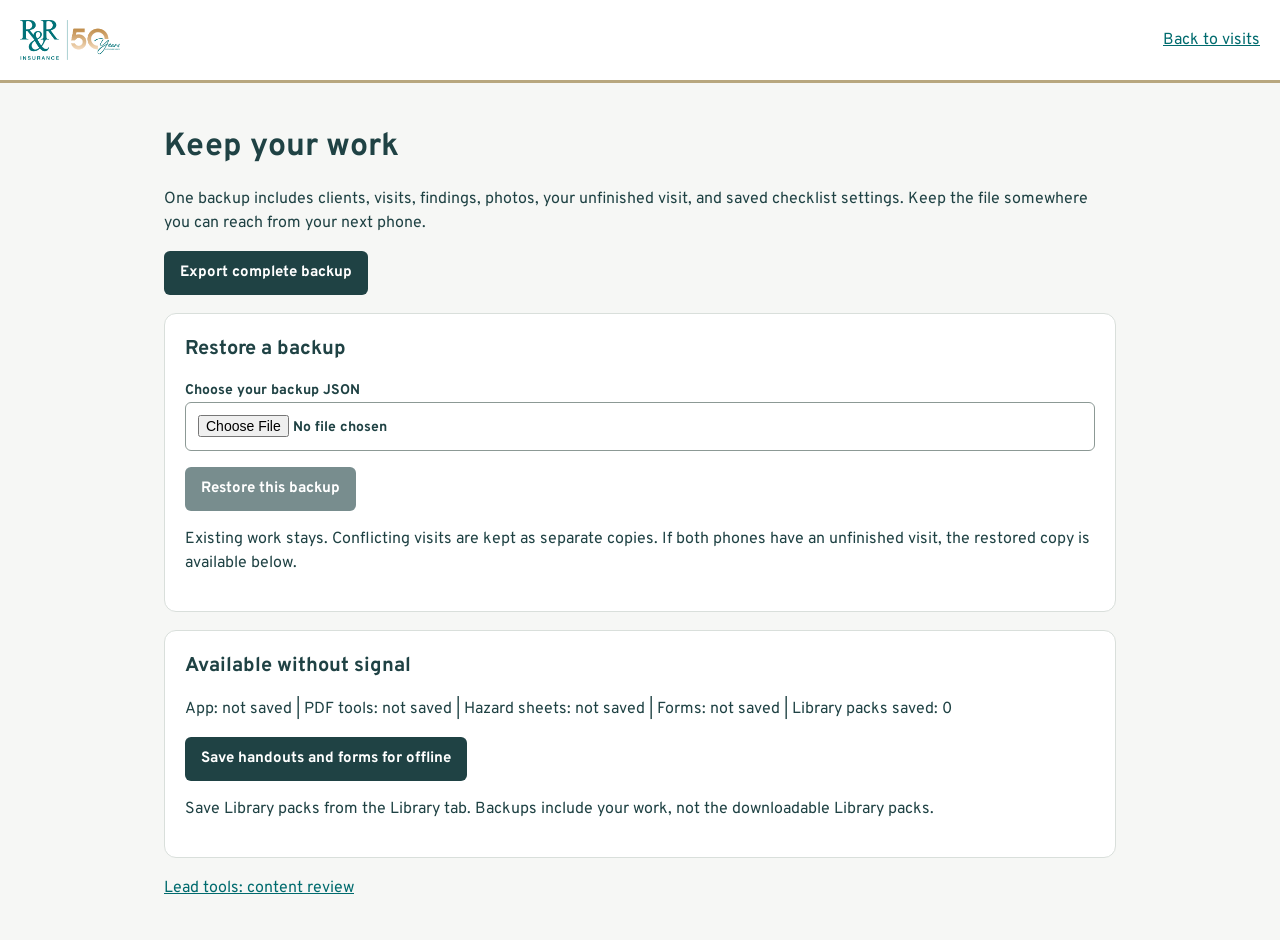
==== backup.html @ d33d3fce "Complete offline loss control field workflow, backups and review tracking" ====
<!doctype html><html lang="en"><head><meta charset="utf-8"><meta name="viewport" content="width=device-width,initial-scale=1"><title>Backup and offline readiness | R&R</title><link rel="stylesheet" href="handouts.css"><script defer src="field-tools.js"></script><script defer src="backup-ui.js"></script></head><body><header><img src="rr-logo.png" alt="R&R Insurance"><a href="index.html#walk">Back to visits</a></header><main><h1>Keep your work</h1><p>One backup includes clients, visits, findings, photos, your unfinished visit, and saved checklist settings. Keep the file somewhere you can reach from your next phone.</p><button id="export-backup" type="button">Export complete backup</button><section class="sample"><h2>Restore a backup</h2><label>Choose your backup JSON<input id="backup-file" type="file" accept=".json,application/json"></label><p id="preview"></p><button id="restore-backup" type="button" disabled>Restore this backup</button><p>Existing work stays. Conflicting visits are kept as separate copies. If both phones have an unfinished visit, the restored copy is available below.</p><div id="restored-drafts"></div></section><p id="message" role="status"></p><section class="sample"><h2>Available without signal</h2><p id="readiness">Checking saved files...</p><button id="save-offline" type="button">Save handouts and forms for offline</button><p>Save Library packs from the Library tab. Backups include your work, not the downloadable Library packs.</p></section><p><a href="content-review.html">Lead tools: content review</a></p></main></body></html>
---- handouts.css ----
@font-face{font-family:Overpass;src:url(fonts/overpass-latin-400-normal.woff2) format('woff2');font-weight:400;font-display:swap}
@font-face{font-family:Overpass;src:url(fonts/overpass-latin-700-normal.woff2) format('woff2');font-weight:700;font-display:swap}
@font-face{font-family:Overpass;src:url(fonts/overpass-latin-800-normal.woff2) format('woff2');font-weight:800;font-display:swap}
*{box-sizing:border-box}body{margin:0;background:#f6f7f5;color:#1F4244;font:16px/1.5 Overpass,Arial,sans-serif}header{padding:20px;display:flex;align-items:center;justify-content:space-between;gap:20px;background:white;border-bottom:3px solid #B8A77F}header img{width:100px}a{color:#006B6E}main{max-width:1000px;margin:auto;padding:24px}h1{line-height:1.15}.eyebrow{color:#746441;font-size:12px;font-weight:800;letter-spacing:.1em}.fields{display:grid;grid-template-columns:repeat(auto-fit,minmax(180px,1fr));gap:14px}label{font-weight:700;font-size:14px}input{display:block;width:100%;min-width:0;padding:12px;border:1px solid #8c9995;border-radius:6px;font:inherit;background:white;color:#1F4244}.sample{padding:20px;background:white;border:1px solid #d9dfdb;border-radius:12px;margin:18px 0}.sample h2{font-size:20px;margin:0 0 14px}.actions{display:flex;flex-wrap:wrap;gap:10px}button,.download{display:inline-block;min-height:44px;padding:10px 16px;background:#1F4244;color:white;border:0;border-radius:6px;font:700 15px Overpass;cursor:pointer}.download{background:#006B6E;text-decoration:none}button:disabled{opacity:.6}.preview{display:block;width:100%;height:480px;border:1px solid #d9dfdb;margin-top:16px}#message{overflow-wrap:anywhere}button:focus-visible,a:focus-visible{outline:3px solid #B8A77F;outline-offset:3px}
select{display:block;width:100%;min-width:0;padding:12px;border:1px solid #8c9995;border-radius:6px;background:white;color:#1F4244;font:inherit}.mode{margin:24px 0}.mode [aria-pressed=false]{background:#e3e6e2;color:#1F4244}.draft-note{border-left:4px solid #B8A77F;padding:10px 14px;background:#f7f5ef}.handout-list{display:grid;grid-template-columns:repeat(auto-fit,minmax(min(280px,100%),1fr));gap:10px}.pick{display:flex;align-items:flex-start;gap:12px;border:1px solid #d9dfdb;border-radius:8px;background:white;padding:14px;min-width:0;cursor:pointer}.pick input{width:20px;height:20px;flex-shrink:0;margin-top:2px}.pick span{overflow-wrap:anywhere}.pick small{display:block;font-weight:400;color:#5b6466;font-size:12px}.output{margin-top:24px}#chosen{display:flex;flex-wrap:wrap;gap:8px;margin-bottom:16px}.remove-pick{background:#f7f5ef;color:#1F4244;border:1px solid #B8A77F;font-size:12px;max-width:100%;overflow-wrap:anywhere}[hidden]{display:none!important}

textarea{display:block;width:100%;min-height:100px;font:inherit;border:1px solid #8c9995;padding:10px}#detail .actions{margin:20px 0}#detail select{margin:12px 0}#list h2{overflow-wrap:anywhere}
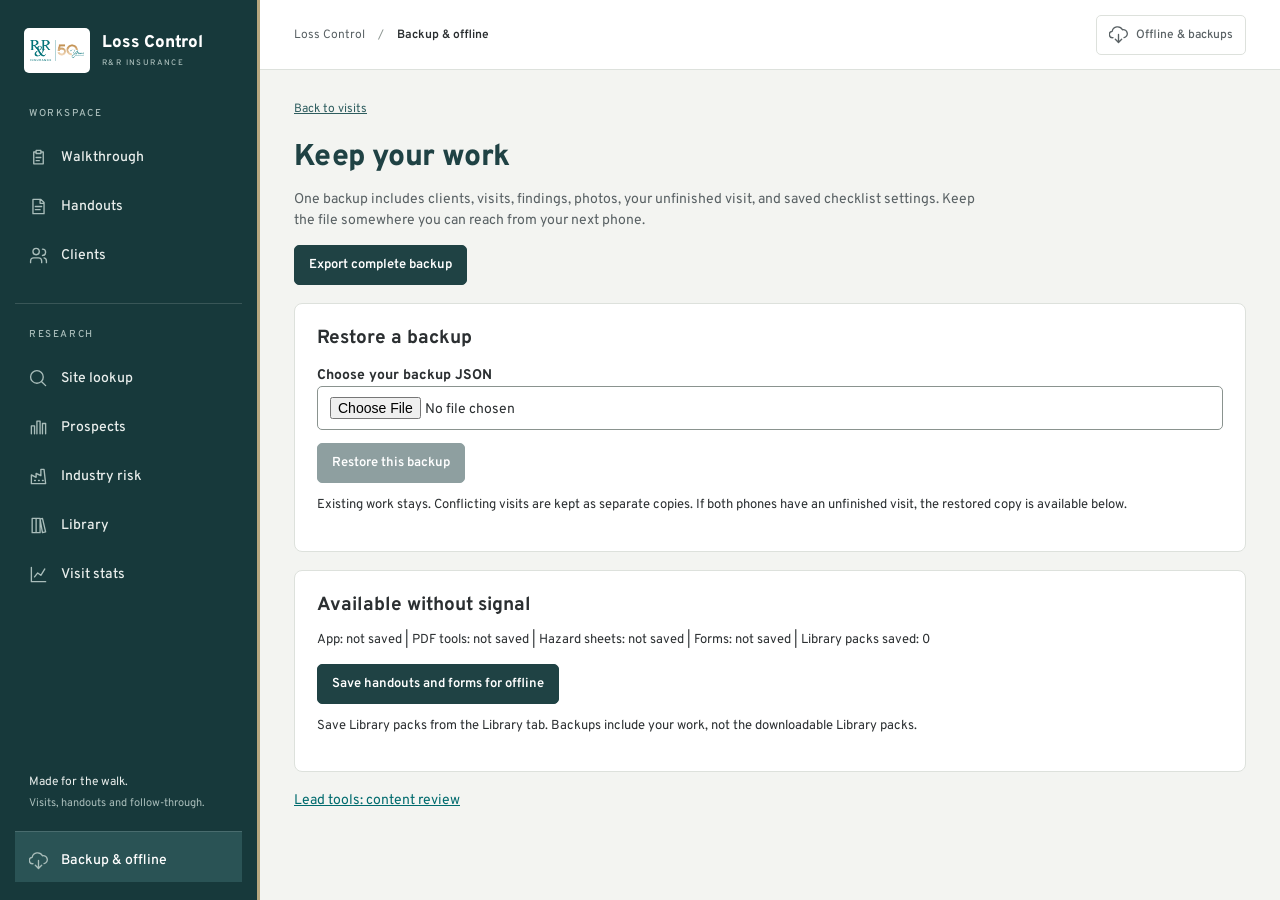
==== commit 102e4cf6: "Match Loss Control to the shared R&R website design" ====
--- a/backup.html
+++ b/backup.html
@@ -1 +1 @@
-<!doctype html><html lang="en"><head><meta charset="utf-8"><meta name="viewport" content="width=device-width,initial-scale=1"><title>Backup and offline readiness | R&R</title><link rel="stylesheet" href="handouts.css"><script defer src="field-tools.js"></script><script defer src="backup-ui.js"></script></head><body><header><img src="rr-logo.png" alt="R&R Insurance"><a href="index.html#walk">Back to visits</a></header><main><h1>Keep your work</h1><p>One backup includes clients, visits, findings, photos, your unfinished visit, and saved checklist settings. Keep the file somewhere you can reach from your next phone.</p><button id="export-backup" type="button">Export complete backup</button><section class="sample"><h2>Restore a backup</h2><label>Choose your backup JSON<input id="backup-file" type="file" accept=".json,application/json"></label><p id="preview"></p><button id="restore-backup" type="button" disabled>Restore this backup</button><p>Existing work stays. Conflicting visits are kept as separate copies. If both phones have an unfinished visit, the restored copy is available below.</p><div id="restored-drafts"></div></section><p id="message" role="status"></p><section class="sample"><h2>Available without signal</h2><p id="readiness">Checking saved files...</p><button id="save-offline" type="button">Save handouts and forms for offline</button><p>Save Library packs from the Library tab. Backups include your work, not the downloadable Library packs.</p></section><p><a href="content-review.html">Lead tools: content review</a></p></main></body></html>
+<!doctype html><html lang="en"><head><meta charset="utf-8"><meta name="viewport" content="width=device-width,initial-scale=1"><title>Backup and offline readiness | R&R</title><link rel="stylesheet" href="handouts.css"><script defer src="field-tools.js"></script><script defer src="backup-ui.js"></script><link rel="stylesheet" href="site-shell.css"><script defer src="site-shell.js"></script></head><body class="lc-shell"><header><img src="rr-logo.png" alt="R&R Insurance"><a href="index.html#walk">Back to visits</a></header><main><h1>Keep your work</h1><p>One backup includes clients, visits, findings, photos, your unfinished visit, and saved checklist settings. Keep the file somewhere you can reach from your next phone.</p><button id="export-backup" type="button">Export complete backup</button><section class="sample"><h2>Restore a backup</h2><label>Choose your backup JSON<input id="backup-file" type="file" accept=".json,application/json"></label><p id="preview"></p><button id="restore-backup" type="button" disabled>Restore this backup</button><p>Existing work stays. Conflicting visits are kept as separate copies. If both phones have an unfinished visit, the restored copy is available below.</p><div id="restored-drafts"></div></section><p id="message" role="status"></p><section class="sample"><h2>Available without signal</h2><p id="readiness">Checking saved files...</p><button id="save-offline" type="button">Save handouts and forms for offline</button><p>Save Library packs from the Library tab. Backups include your work, not the downloadable Library packs.</p></section><p><a href="content-review.html">Lead tools: content review</a></p></main></body></html>
--- a/site-shell.css
+++ b/site-shell.css
@@ -0,0 +1,134 @@
+/* R&R shell: shared visual language from FleetReportCard and Farm Intelligence.
+   Screen styles are isolated from the existing report and PDF layouts. */
+@font-face{font-family:Overpass;src:url(fonts/overpass-latin-400-normal.woff2) format('woff2');font-weight:400;font-style:normal;font-display:swap}
+@font-face{font-family:Overpass;src:url(fonts/overpass-latin-500-normal.woff2) format('woff2');font-weight:500;font-style:normal;font-display:swap}
+@font-face{font-family:Overpass;src:url(fonts/overpass-latin-600-normal.woff2) format('woff2');font-weight:600;font-style:normal;font-display:swap}
+@font-face{font-family:Overpass;src:url(fonts/overpass-latin-700-normal.woff2) format('woff2');font-weight:700;font-style:normal;font-display:swap}
+@font-face{font-family:Overpass;src:url(fonts/overpass-latin-800-normal.woff2) format('woff2');font-weight:800;font-style:normal;font-display:swap}
+@media screen {
+  :root{--bg:#F3F4F1;--panel:#fff;--ink:#2B2F31;--muted:#596164;--line:#DDE1DC;--brand:#1F4244;--amber:#B8A77F;--link:#2E5D5F;--btn:#1F4244;--sans:Overpass,system-ui,-apple-system,"Segoe UI",Arial,sans-serif;--cond:var(--sans);--lc-sidebar:#17393B;--lc-sidebar-ink:#E9EEEC;--lc-sidebar-muted:#A9BDBA;--lc-sidebar-hover:#21494B;--lc-sidebar-active:#2A5355;--lc-field-line:#8A938F;--lc-nav-width:260px;padding:0;color-scheme:light}
+  body{background:var(--bg);color:var(--ink);font:400 14px/1.5 var(--sans)}
+  body::before{display:none}
+  .lc-shell{padding-left:var(--lc-nav-width);min-height:100vh}
+  .lc-shell a,.lc-shell button,.lc-shell input,.lc-shell select,.lc-shell textarea{touch-action:manipulation}
+  .lc-shell :focus-visible{outline:3px solid #9A7B3A;outline-offset:3px}
+  .lc-shell main:focus{outline:none}
+  .lc-workspace{min-width:0;max-width:100%}
+  .lc-workspace>main{max-width:1540px;margin:0 auto;padding:28px 34px 56px;min-width:0}
+  .lc-workspace main>h1{font-size:30px;line-height:1.18;letter-spacing:-.6px;font-weight:800;margin:8px 0 10px;color:var(--brand)}
+  .lc-workspace main>p{max-width:78ch;color:var(--muted)}
+  .lc-sidebar{position:fixed;inset:0 auto 0 0;z-index:1100;display:flex;flex-direction:column;width:var(--lc-nav-width);height:100dvh;padding:28px 15px max(18px,env(safe-area-inset-bottom));background:var(--lc-sidebar);color:var(--lc-sidebar-ink);border-right:3px solid var(--amber);overflow-y:auto;overscroll-behavior:contain}
+  .lc-brand{display:flex;align-items:center;gap:12px;padding:0 9px 28px;text-decoration:none!important;color:white!important;flex-shrink:0}
+  .lc-logo{display:flex;align-items:center;justify-content:center;background:white;border-radius:5px;padding:6px;width:66px;height:45px;flex-shrink:0}
+  .lc-logo img{display:block;max-width:100%;width:100%;height:auto!important}
+  .lc-brand strong{font-size:17px;line-height:1.2;font-weight:800;white-space:nowrap}
+  .lc-brand small{display:block;font-size:8px;letter-spacing:1.4px;color:var(--lc-sidebar-muted);margin-top:6px;font-weight:500}
+  .lc-sidebar .lc-nav{display:flex;flex-direction:column;gap:5px;margin:0;width:auto;overflow:visible;flex-shrink:0}
+  .lc-nav-label{font-size:10px;font-weight:500;letter-spacing:1.6px;color:var(--lc-sidebar-muted);padding:0 14px;margin:5px 0 9px}
+  .lc-nav .lc-research-label{border-top:1px solid #ffffff25;padding-top:23px;margin-top:21px}
+  .lc-sidebar .lc-nav>a,.lc-backup-link{position:relative;display:flex;align-items:center;gap:13px;padding:11px 14px;min-height:44px;text-decoration:none;font-size:14px;font-weight:500;color:var(--lc-sidebar-ink);border-radius:6px;white-space:normal}
+  .lc-nav a svg,.lc-backup-link svg{flex-shrink:0;color:var(--lc-sidebar-muted)}
+  .lc-sidebar .lc-nav>a:hover,.lc-backup-link:hover{background:var(--lc-sidebar-hover);color:white}
+  .lc-sidebar .lc-nav>a[aria-current="page"],.lc-backup-link[aria-current="page"]{background:var(--lc-sidebar-active);color:white}
+  .lc-nav a[aria-current="page"]::before{content:"";position:absolute;left:0;height:19px;width:3px;background:var(--amber);border-radius:3px}
+  .lc-nav a[aria-current="page"] svg{color:var(--amber)}
+  .lc-sidebar-bottom{margin-top:auto;padding-top:32px;flex-shrink:0}
+  .lc-sidebar-bottom p{font-size:12px;padding:0 14px;margin:0 0 20px;color:var(--lc-sidebar-ink)}
+  .lc-sidebar-bottom small{display:block;font-size:11px;color:var(--lc-sidebar-muted);margin-top:4px}
+  .lc-backup-link{border-top:1px solid #ffffff25;border-radius:0;padding-top:18px}
+  .lc-topbar{position:sticky;top:0;z-index:800;min-height:70px;padding:10px 34px;display:flex;align-items:center;gap:20px;background:white;border:0;border-bottom:1px solid var(--line)}
+  .lc-breadcrumb{display:flex;align-items:center;gap:13px;font-size:12px;color:var(--muted);min-width:0;flex:1}
+  .lc-breadcrumb b{font-weight:600;color:var(--ink);overflow-wrap:anywhere}
+  .lc-breadcrumb>span:nth-child(2){color:#8A938F}
+  .lc-top-backup{display:flex;align-items:center;gap:8px;min-height:40px;text-decoration:none;color:var(--muted);font-size:12px;font-weight:500;border:1px solid var(--line);border-radius:5px;padding:6px 12px}
+  .lc-top-backup:hover{background:var(--bg)}
+  .lc-menu,.lc-close{display:none;border:0;min-height:44px;min-width:44px;align-items:center;justify-content:center;padding:10px;background:transparent;cursor:pointer}
+  .lc-menu{color:var(--brand)}
+  .lc-close{color:var(--lc-sidebar-ink)}
+  .lc-backdrop{position:fixed;inset:0;z-index:1000;background:#0b2027aa;border:0;border-radius:0;width:100%;height:100%;padding:0;cursor:default}
+  .lc-skip{position:fixed;left:280px;top:-100px;z-index:2000;padding:12px 18px;background:white;color:var(--brand);border:2px solid var(--amber);border-radius:4px;font-weight:700}
+  .lc-skip:focus{top:8px}
+  .lc-back-link{display:inline-block;margin-bottom:14px;font-size:12px;color:var(--link)}
+  .lc-workspace .quick-actions{margin:0 0 24px;background:white;border:1px solid var(--line);border-radius:8px;padding:22px 24px;display:grid;grid-template-columns:1fr auto;gap:10px 24px;align-items:center}
+  .lc-workspace .quick-actions h2{font-size:19px;font-weight:700;margin:0;grid-column:1/-1;letter-spacing:-.2px}
+  .lc-workspace .quick-actions .actions{grid-column:1/-1;display:grid;grid-template-columns:repeat(4,minmax(0,1fr));gap:10px;margin:0 0 5px}
+  .lc-workspace .quick-actions .actions>*{justify-content:center;text-align:center;white-space:normal;min-height:44px;margin:0}
+  .lc-workspace .quick-actions p{font-size:11px;color:var(--muted);margin:0;min-width:0}
+  .lc-workspace #quick-backup{grid-column:2;grid-row:3/6;align-self:center;font-size:11px}
+  .lc-workspace .quick-actions>a{font-size:11px}
+  .lc-workspace .strip{margin:0 0 18px;padding:0;background:transparent}
+  .lc-workspace .strip:not(:has(> :not([hidden]))){display:none}
+  .lc-workspace .hero{margin:0 0 23px;padding:28px 30px;background:var(--brand);border:0;border-radius:8px}
+  .lc-workspace .hero h1{font-size:30px;line-height:1.18;letter-spacing:-.5px;max-width:30ch}
+  .lc-workspace .hero .lede{font-size:14px;line-height:1.65;max-width:74ch;margin-top:12px;color:#d0ddda}
+  .lc-workspace .search,.lc-workspace .card,.lc-workspace .sample{border:1px solid var(--line);border-radius:8px;background:white;padding:22px}
+  .lc-workspace .card h3{font-size:18px;line-height:1.3}
+  .lc-workspace .step h2{font-size:22px;line-height:1.25}
+  .lc-workspace .step>p,.lc-workspace .card .src,.lc-workspace .hint{font-size:12px}
+  .lc-workspace .search label,.lc-workspace .fields label{font-size:12px;font-weight:600;color:var(--muted);min-width:0}
+  .lc-workspace input:not([type="checkbox"]):not([type="radio"]),.lc-workspace select,.lc-workspace textarea{border:1px solid var(--lc-field-line);border-radius:5px;background:white;color:var(--ink);font:400 14px var(--sans);padding:10px 12px;min-height:42px;min-width:0;max-width:100%}
+  .lc-workspace .btn,.lc-workspace main button:not(.remove-pick),.lc-workspace .download{display:inline-flex;align-items:center;justify-content:center;gap:7px;font:600 13px var(--sans);min-height:40px;border:1px solid var(--brand);border-radius:5px;padding:9px 14px;background:var(--brand);color:white;cursor:pointer;text-decoration:none;max-width:100%;overflow-wrap:anywhere}
+  .lc-workspace .btn:hover,.lc-workspace main button:not(:disabled):hover{filter:brightness(1.08)}
+  .lc-workspace .btn.alt{border-color:var(--lc-field-line);background:white;color:var(--ink)}
+  .lc-workspace .btn.go{background:var(--amber);border-color:var(--amber);color:var(--brand);font-weight:700}
+  .lc-workspace button:disabled{opacity:.5;cursor:not-allowed}
+  .lc-workspace .mode [aria-pressed="false"]{border-color:var(--line);background:white;color:var(--muted)}
+  .lc-workspace .pick{padding:18px;border-color:var(--line);transition:border-color .15s,background .15s}
+  .lc-workspace .pick:has(input:checked){border-color:#2E5D5F;background:#E6EFEE}
+  .lc-workspace input[type="checkbox"],.lc-workspace input[type="radio"]{accent-color:#2E5D5F}
+  .lc-workspace .pick small{font-size:12px;margin-top:4px}
+  .lc-workspace .draft-note{font-size:12px;border-radius:5px;color:var(--ink);background:#f7f5ef;padding:12px 14px}
+  .lc-workspace .fields{gap:16px;margin:20px 0}
+  .lc-workspace .fields input,.lc-workspace .fields select{margin-top:5px}
+  .lc-workspace .sample h2{font-size:19px;line-height:1.3}
+  .lc-workspace .sample p{font-size:13px}
+  .lc-workspace table{font-size:12px}
+  .lc-workspace th{font-size:10px;letter-spacing:.4px;padding:9px 10px;background:#f7f8f5}
+  .lc-workspace td{padding:10px;line-height:1.5}
+  .lc-workspace td.num{font-variant-numeric:tabular-nums}
+  .lc-workspace .hazard::before{height:4px;background:var(--amber)}
+  .lc-workspace .hazard.clear::before{background:var(--green)}
+  .lc-workspace .pill{border-radius:4px;font-size:11px}
+  .lc-workspace .empty,.lc-workspace .loading{font-size:13px}
+  .lc-workspace .handout-list{gap:14px}
+  .lc-workspace .view h1{font-size:30px;line-height:1.18;letter-spacing:-.5px}
+  .lc-workspace .view .hero h1{font-size:30px}
+  .lc-workspace .actions{gap:10px}
+  .toast{z-index:1500}
+  @media(min-width:901px) and (max-width:1250px){:root{--lc-nav-width:224px}.lc-sidebar{padding-inline:10px}.lc-brand{gap:9px;padding-inline:6px}.lc-brand strong{font-size:15px}.lc-logo{width:58px}.lc-topbar{padding-inline:24px}.lc-workspace>main{padding-inline:24px}.lc-workspace .quick-actions .actions{grid-template-columns:repeat(2,minmax(0,1fr))}.lc-workspace .search{grid-template-columns:repeat(2,minmax(0,1fr))}.lc-workspace .search .name{grid-column:1/-1}.lc-workspace .search .btn{grid-column:1/-1}}
+  @media(max-width:900px){
+    .lc-shell{padding-left:0}
+    .lc-sidebar{transform:translateX(-100%);visibility:hidden;width:min(300px,calc(100vw - 44px));transition:transform .18s ease,visibility .18s;padding-top:max(28px,env(safe-area-inset-top))}
+    .lc-menu-open .lc-sidebar{transform:translateX(0);visibility:visible}
+    .lc-menu-open{overflow:hidden}
+    .lc-close{display:flex;position:absolute;top:10px;right:7px}
+    .lc-sidebar .lc-brand{margin-top:24px}
+    .lc-menu{display:flex;flex-shrink:0}
+    .lc-topbar{padding:calc(6px + env(safe-area-inset-top)) 14px 6px;min-height:64px;gap:10px}
+    .lc-breadcrumb{font-size:12px;gap:9px}
+    .lc-top-backup{min-height:44px;padding:8px}
+    .lc-top-backup span{display:none}
+    .lc-workspace>main{padding:20px 17px 40px}
+    .lc-workspace .quick-actions{padding:18px;gap:10px}
+    .lc-workspace .quick-actions .actions{grid-template-columns:repeat(2,minmax(0,1fr))}
+    .lc-workspace #quick-backup{grid-column:1/-1;grid-row:auto;justify-self:start;order:1;margin-top:3px}
+    .lc-workspace .quick-actions p,.lc-workspace .quick-actions>a{grid-column:1/-1}
+    .lc-workspace .hero{padding:24px}
+    .lc-workspace .view .hero h1{font-size:27px}
+    .lc-workspace .hero .lede{font-size:13px}
+    .lc-workspace .search,.lc-workspace .card,.lc-workspace .sample{padding:17px}
+    .lc-workspace .fields{grid-template-columns:repeat(2,minmax(0,1fr));gap:14px}
+    .lc-workspace .btn,.lc-workspace main button:not(.remove-pick),.lc-workspace .download{min-height:44px;white-space:normal}
+    .lc-workspace input:not([type="checkbox"]):not([type="radio"]),.lc-workspace select,.lc-workspace textarea{font-size:16px;min-height:44px}
+    .lc-workspace main>h1,.lc-workspace .view h1{font-size:27px}
+    .lc-workspace .step{scroll-margin-top:90px}
+    .lc-workspace .search{grid-template-columns:repeat(2,minmax(0,1fr))}
+    .lc-workspace .search .name,.lc-workspace .search .btn{grid-column:1/-1}
+    .lc-workspace .grid{grid-template-columns:minmax(0,1fr)}
+    .lc-workspace .sample,.lc-workspace .pick,.lc-workspace .output{overflow-wrap:anywhere}
+    .lc-skip{left:15px}
+  }
+  @media(max-width:380px){.lc-breadcrumb>span:first-child,.lc-breadcrumb>span:nth-child(2){display:none}.lc-workspace .fields{grid-template-columns:minmax(0,1fr)}.lc-workspace>main{padding-inline:14px}.lc-workspace .hero{padding:20px}}
+  @media(prefers-reduced-motion:reduce){.lc-sidebar,.lc-workspace .pick{transition:none}}
+}
+@media print{.lc-sidebar,.lc-topbar,.lc-skip,.lc-backdrop,.lc-back-link{display:none!important}.lc-workspace{display:block}}
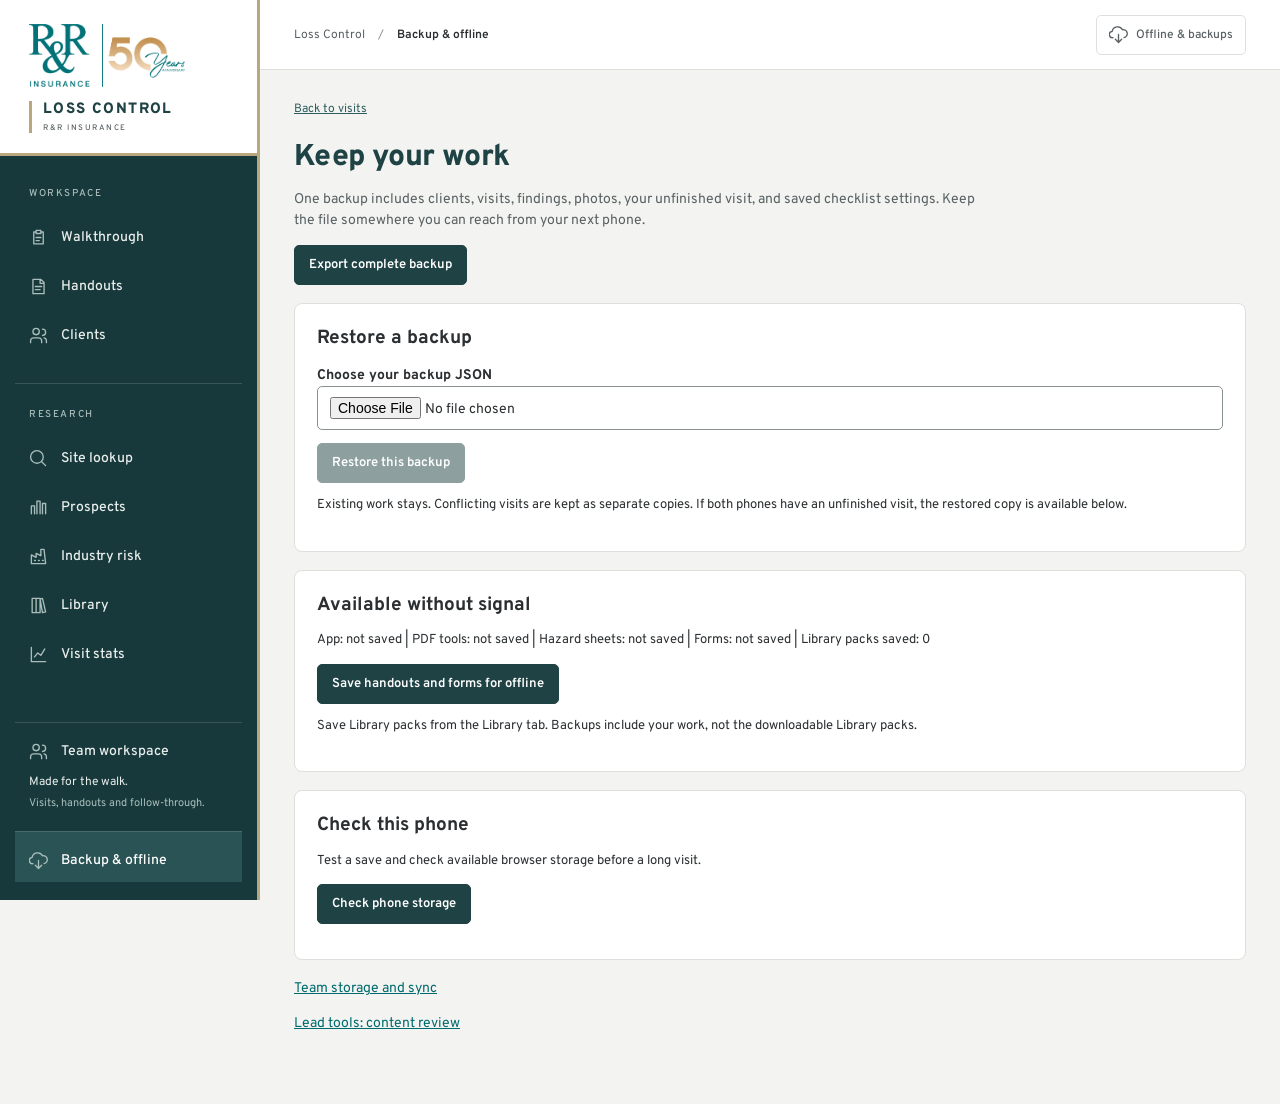
==== commit 0f1de7a1: "Add internal team storage, offline sync and reliable repeat visits" ====
--- a/backup.html
+++ b/backup.html
@@ -1 +1 @@
-<!doctype html><html lang="en"><head><meta charset="utf-8"><meta name="viewport" content="width=device-width,initial-scale=1"><title>Backup and offline readiness | R&R</title><link rel="stylesheet" href="handouts.css"><script defer src="field-tools.js"></script><script defer src="backup-ui.js"></script><link rel="stylesheet" href="site-shell.css"><script defer src="site-shell.js"></script></head><body class="lc-shell"><header><img src="rr-logo.png" alt="R&R Insurance"><a href="index.html#walk">Back to visits</a></header><main><h1>Keep your work</h1><p>One backup includes clients, visits, findings, photos, your unfinished visit, and saved checklist settings. Keep the file somewhere you can reach from your next phone.</p><button id="export-backup" type="button">Export complete backup</button><section class="sample"><h2>Restore a backup</h2><label>Choose your backup JSON<input id="backup-file" type="file" accept=".json,application/json"></label><p id="preview"></p><button id="restore-backup" type="button" disabled>Restore this backup</button><p>Existing work stays. Conflicting visits are kept as separate copies. If both phones have an unfinished visit, the restored copy is available below.</p><div id="restored-drafts"></div></section><p id="message" role="status"></p><section class="sample"><h2>Available without signal</h2><p id="readiness">Checking saved files...</p><button id="save-offline" type="button">Save handouts and forms for offline</button><p>Save Library packs from the Library tab. Backups include your work, not the downloadable Library packs.</p></section><p><a href="content-review.html">Lead tools: content review</a></p></main></body></html>
+<!doctype html><html lang="en"><head><meta charset="utf-8"><meta name="viewport" content="width=device-width,initial-scale=1"><title>Backup and offline readiness | R&R</title><link rel="stylesheet" href="handouts.css"><script defer src="field-tools.js"></script><script defer src="backup-ui.js"></script><link rel="stylesheet" href="site-shell.css"><script defer src="site-shell.js"></script><script src="team-records.js"></script><script defer src="team-sync.js"></script></head><body class="lc-shell"><header><img src="rr-logo.png" alt="R&R Insurance"><a href="index.html#walk">Back to visits</a></header><main><h1>Keep your work</h1><p>One backup includes clients, visits, findings, photos, your unfinished visit, and saved checklist settings. Keep the file somewhere you can reach from your next phone.</p><button id="export-backup" type="button">Export complete backup</button><section class="sample"><h2>Restore a backup</h2><label>Choose your backup JSON<input id="backup-file" type="file" accept=".json,application/json"></label><p id="preview"></p><button id="restore-backup" type="button" disabled>Restore this backup</button><p>Existing work stays. Conflicting visits are kept as separate copies. If both phones have an unfinished visit, the restored copy is available below.</p><div id="restored-drafts"></div></section><p id="message" role="status"></p><section class="sample"><h2>Available without signal</h2><p id="readiness">Checking saved files...</p><button id="save-offline" type="button">Save handouts and forms for offline</button><p>Save Library packs from the Library tab. Backups include your work, not the downloadable Library packs.</p></section><section class="sample"><h2>Check this phone</h2><p>Test a save and check available browser storage before a long visit.</p><button id="phone-check" type="button">Check phone storage</button><p id="phone-health" role="status"></p></section><p><a href="team.html">Team storage and sync</a></p><p><a href="content-review.html">Lead tools: content review</a></p></main></body></html>
--- a/site-shell.css
+++ b/site-shell.css
@@ -17,12 +17,12 @@
   .lc-workspace>main{max-width:1540px;margin:0 auto;padding:28px 34px 56px;min-width:0}
   .lc-workspace main>h1{font-size:30px;line-height:1.18;letter-spacing:-.6px;font-weight:800;margin:8px 0 10px;color:var(--brand)}
   .lc-workspace main>p{max-width:78ch;color:var(--muted)}
-  .lc-sidebar{position:fixed;inset:0 auto 0 0;z-index:1100;display:flex;flex-direction:column;width:var(--lc-nav-width);height:100dvh;padding:28px 15px max(18px,env(safe-area-inset-bottom));background:var(--lc-sidebar);color:var(--lc-sidebar-ink);border-right:3px solid var(--amber);overflow-y:auto;overscroll-behavior:contain}
-  .lc-brand{display:flex;align-items:center;gap:12px;padding:0 9px 28px;text-decoration:none!important;color:white!important;flex-shrink:0}
-  .lc-logo{display:flex;align-items:center;justify-content:center;background:white;border-radius:5px;padding:6px;width:66px;height:45px;flex-shrink:0}
+  .lc-sidebar{position:fixed;inset:0 auto 0 0;z-index:1100;display:flex;flex-direction:column;width:var(--lc-nav-width);height:100dvh;padding:0 15px max(18px,env(safe-area-inset-bottom));background:var(--lc-sidebar);color:var(--lc-sidebar-ink);border-right:3px solid var(--amber);overflow-y:auto;overscroll-behavior:contain}
+  .lc-brand{display:flex;flex-direction:column;align-items:flex-start;gap:14px;margin:0 -15px 25px;padding:24px 29px 20px;background:white;border-bottom:3px solid var(--amber);text-decoration:none!important;color:var(--brand)!important;flex-shrink:0}
+  .lc-logo{display:block;width:156px;max-width:100%;flex-shrink:0}
   .lc-logo img{display:block;max-width:100%;width:100%;height:auto!important}
-  .lc-brand strong{font-size:17px;line-height:1.2;font-weight:800;white-space:nowrap}
-  .lc-brand small{display:block;font-size:8px;letter-spacing:1.4px;color:var(--lc-sidebar-muted);margin-top:6px;font-weight:500}
+  .lc-brand strong{font-size:15px;line-height:1.2;font-weight:800;letter-spacing:1.4px;text-transform:uppercase;white-space:nowrap;border-left:3px solid var(--amber);padding-left:11px}
+  .lc-brand small{display:block;font-size:8px;letter-spacing:1.5px;color:var(--muted);margin-top:5px;font-weight:500}
   .lc-sidebar .lc-nav{display:flex;flex-direction:column;gap:5px;margin:0;width:auto;overflow:visible;flex-shrink:0}
   .lc-nav-label{font-size:10px;font-weight:500;letter-spacing:1.6px;color:var(--lc-sidebar-muted);padding:0 14px;margin:5px 0 9px}
   .lc-nav .lc-research-label{border-top:1px solid #ffffff25;padding-top:23px;margin-top:21px}
@@ -37,6 +37,7 @@
   .lc-sidebar-bottom small{display:block;font-size:11px;color:var(--lc-sidebar-muted);margin-top:4px}
   .lc-backup-link{border-top:1px solid #ffffff25;border-radius:0;padding-top:18px}
   .lc-topbar{position:sticky;top:0;z-index:800;min-height:70px;padding:10px 34px;display:flex;align-items:center;gap:20px;background:white;border:0;border-bottom:1px solid var(--line)}
+  .lc-mobile-brand{display:none}
   .lc-breadcrumb{display:flex;align-items:center;gap:13px;font-size:12px;color:var(--muted);min-width:0;flex:1}
   .lc-breadcrumb b{font-weight:600;color:var(--ink);overflow-wrap:anywhere}
   .lc-breadcrumb>span:nth-child(2){color:#8A938F}
@@ -95,17 +96,17 @@
   .lc-workspace .view .hero h1{font-size:30px}
   .lc-workspace .actions{gap:10px}
   .toast{z-index:1500}
-  @media(min-width:901px) and (max-width:1250px){:root{--lc-nav-width:224px}.lc-sidebar{padding-inline:10px}.lc-brand{gap:9px;padding-inline:6px}.lc-brand strong{font-size:15px}.lc-logo{width:58px}.lc-topbar{padding-inline:24px}.lc-workspace>main{padding-inline:24px}.lc-workspace .quick-actions .actions{grid-template-columns:repeat(2,minmax(0,1fr))}.lc-workspace .search{grid-template-columns:repeat(2,minmax(0,1fr))}.lc-workspace .search .name{grid-column:1/-1}.lc-workspace .search .btn{grid-column:1/-1}}
+  @media(min-width:901px) and (max-width:1250px){:root{--lc-nav-width:224px}.lc-sidebar{padding-inline:10px}.lc-brand{margin-inline:-10px;padding-inline:24px}.lc-brand strong{font-size:14px}.lc-logo{width:150px}.lc-topbar{padding-inline:24px}.lc-workspace>main{padding-inline:24px}.lc-workspace .quick-actions .actions{grid-template-columns:repeat(2,minmax(0,1fr))}.lc-workspace .search{grid-template-columns:repeat(2,minmax(0,1fr))}.lc-workspace .search .name{grid-column:1/-1}.lc-workspace .search .btn{grid-column:1/-1}}
   @media(max-width:900px){
     .lc-shell{padding-left:0}
-    .lc-sidebar{transform:translateX(-100%);visibility:hidden;width:min(300px,calc(100vw - 44px));transition:transform .18s ease,visibility .18s;padding-top:max(28px,env(safe-area-inset-top))}
+    .lc-sidebar{transform:translateX(-100%);visibility:hidden;width:min(300px,calc(100vw - 44px));transition:transform .18s ease,visibility .18s;padding-top:0}
     .lc-menu-open .lc-sidebar{transform:translateX(0);visibility:visible}
     .lc-menu-open{overflow:hidden}
-    .lc-close{display:flex;position:absolute;top:10px;right:7px}
-    .lc-sidebar .lc-brand{margin-top:24px}
+    .lc-close{display:flex;position:absolute;top:max(8px,env(safe-area-inset-top));right:7px;color:var(--brand)}
+    .lc-sidebar .lc-brand{padding-top:max(26px,env(safe-area-inset-top));padding-right:50px}
     .lc-menu{display:flex;flex-shrink:0}
-    .lc-topbar{padding:calc(6px + env(safe-area-inset-top)) 14px 6px;min-height:64px;gap:10px}
-    .lc-breadcrumb{font-size:12px;gap:9px}
+    .lc-topbar{padding:calc(6px + env(safe-area-inset-top)) 10px 6px;min-height:64px;gap:10px}
+    .lc-breadcrumb{font-size:12px;gap:9px}.lc-breadcrumb>span{display:none}.lc-mobile-brand{display:flex;align-items:center;width:70px;flex-shrink:0;padding-right:10px;border-right:1px solid var(--amber)}.lc-mobile-brand img{display:block;width:100%;height:auto}
     .lc-top-backup{min-height:44px;padding:8px}
     .lc-top-backup span{display:none}
     .lc-workspace>main{padding:20px 17px 40px}
